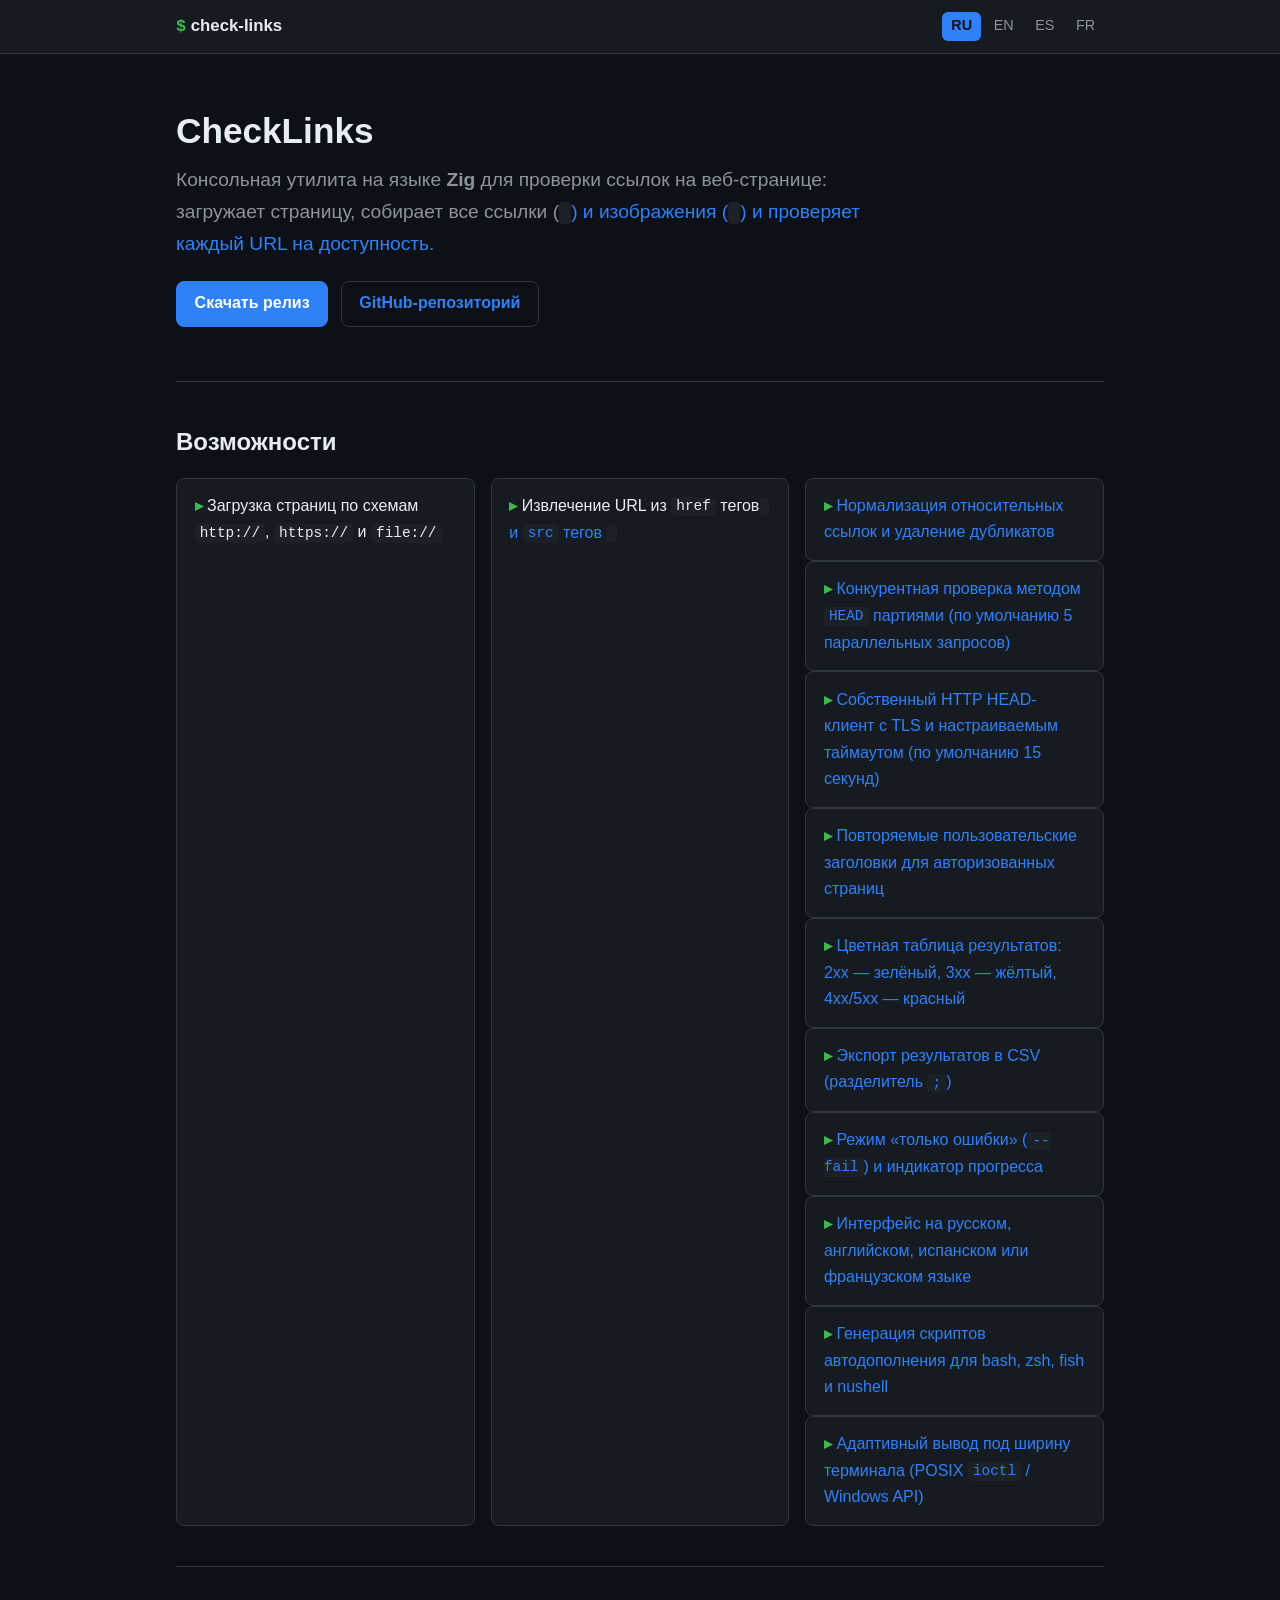
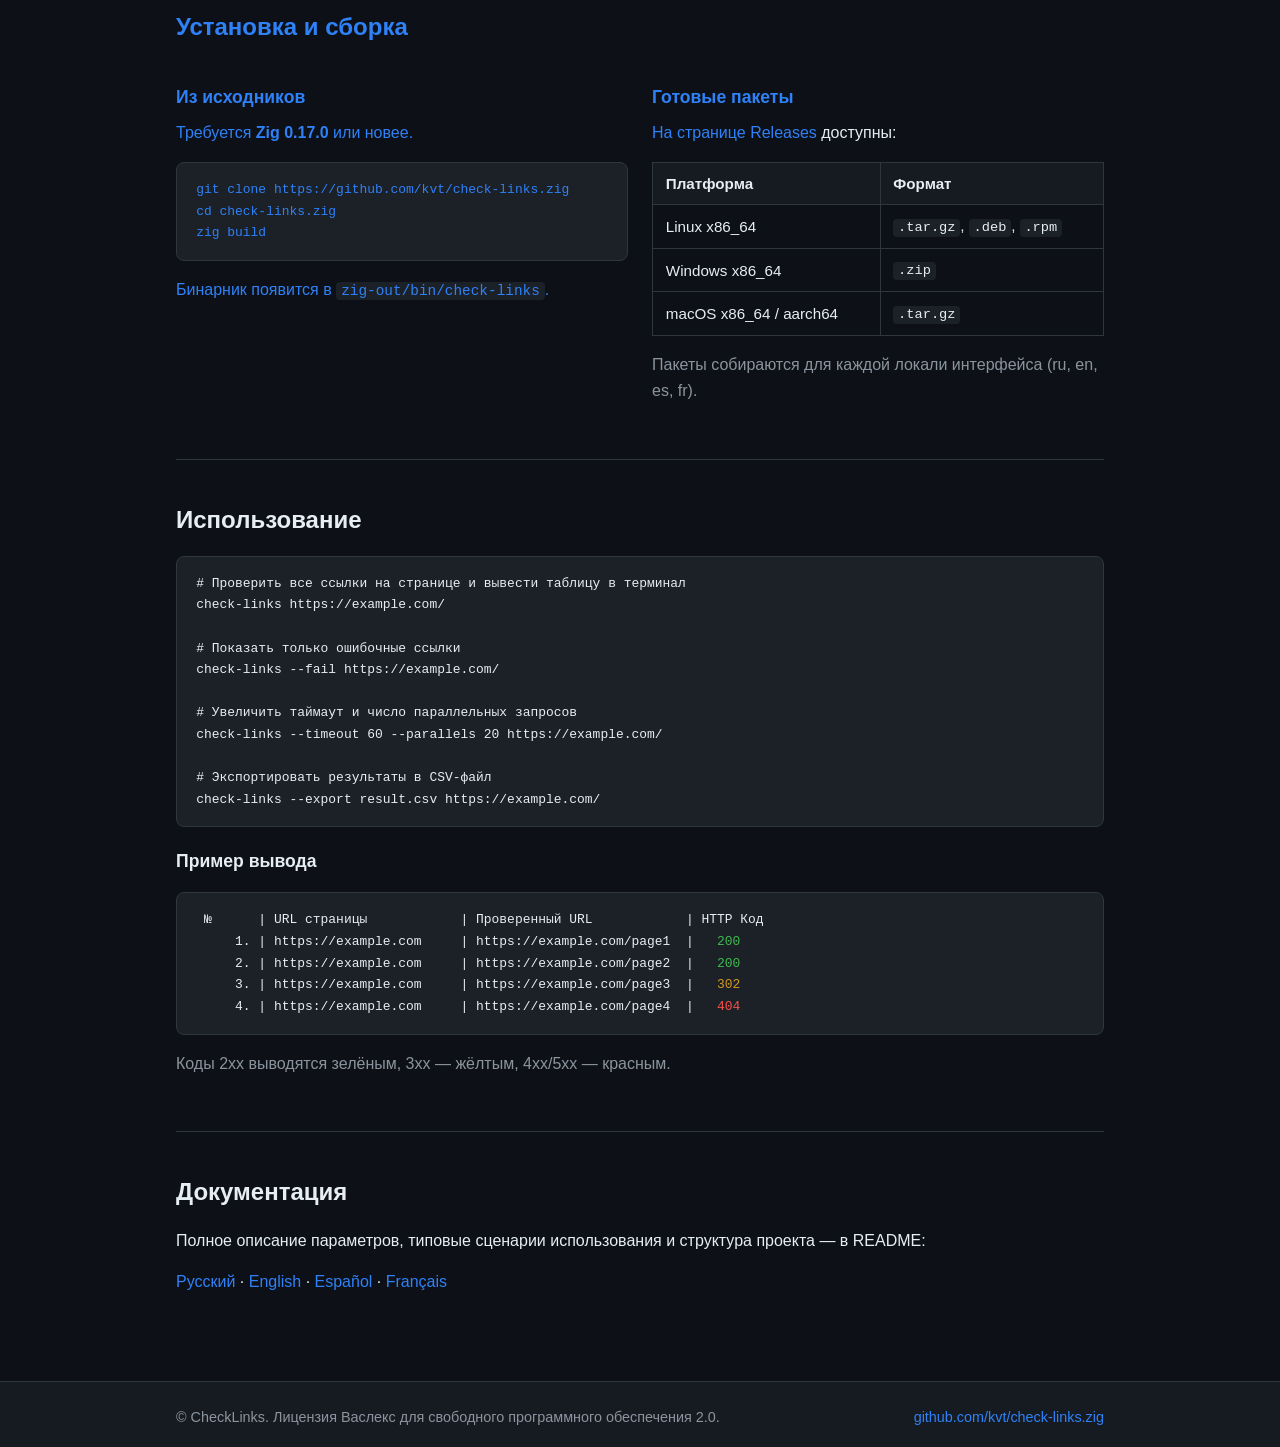
==== docs/index.html @ dae422d2 "Добавлен сайт проекта" ====
<!DOCTYPE html>
<html lang="ru">
<head>
  <meta charset="UTF-8">
  <meta name="viewport" content="width=device-width, initial-scale=1.0">
  <title>CheckLinks — проверка ссылок на веб-странице</title>
  <meta name="description" content="CheckLinks — консольная утилита на Zig для проверки ссылок и изображений на веб-странице: конкурентная HEAD-проверка, цветной вывод таблицы, экспорт в CSV.">
  <link rel="stylesheet" href="style.css">
</head>
<body>

<header class="site-header">
  <div class="inner">
    <a class="brand" href="index.html"><span class="prompt">$</span> check-links</a>
    <nav class="lang-switch" aria-label="Языки">
      <a href="index.html" class="active">ru</a>
      <a href="en.html">en</a>
      <a href="es.html">es</a>
      <a href="fr.html">fr</a>
    </nav>
  </div>
</header>

<main>

  <section class="hero">
    <h1>CheckLinks</h1>
    <p class="subtitle">
      Консольная утилита на языке <strong>Zig</strong> для проверки ссылок
      на веб-странице: загружает страницу, собирает все ссылки
      (<code><a href></code>) и изображения (<code><img src></code>)
      и проверяет каждый URL на доступность.
    </p>
    <a class="btn btn-primary" href="https://github.com/kvt/check-links.zig/releases">Скачать релиз</a>
    <a class="btn" href="https://github.com/kvt/check-links.zig">GitHub-репозиторий</a>
  </section>

  <section id="features">
    <h2>Возможности</h2>
    <ul class="features">
      <li>Загрузка страниц по схемам <code>http://</code>, <code>https://</code> и <code>file://</code></li>
      <li>Извлечение URL из <code>href</code> тегов <code><a></code> и <code>src</code> тегов <code><img></code></li>
      <li>Нормализация относительных ссылок и удаление дубликатов</li>
      <li>Конкурентная проверка методом <code>HEAD</code> партиями (по умолчанию 5 параллельных запросов)</li>
      <li>Собственный HTTP HEAD-клиент с TLS и настраиваемым таймаутом (по умолчанию 15 секунд)</li>
      <li>Повторяемые пользовательские заголовки для авторизованных страниц</li>
      <li>Цветная таблица результатов: 2xx — зелёный, 3xx — жёлтый, 4xx/5xx — красный</li>
      <li>Экспорт результатов в CSV (разделитель <code>;</code>)</li>
      <li>Режим «только ошибки» (<code>--fail</code>) и индикатор прогресса</li>
      <li>Интерфейс на русском, английском, испанском или французском языке</li>
      <li>Генерация скриптов автодополнения для bash, zsh, fish и nushell</li>
      <li>Адаптивный вывод под ширину терминала (POSIX <code>ioctl</code> / Windows API)</li>
    </ul>
  </section>

  <section id="install">
    <h2>Установка и сборка</h2>
    <div class="grid-2">
      <div>
        <h3>Из исходников</h3>
        <p>Требуется <strong>Zig 0.17.0</strong> или новее.</p>
        <pre><code>git clone https://github.com/kvt/check-links.zig
cd check-links.zig
zig build</code></pre>
        <p>Бинарник появится в <code>zig-out/bin/check-links</code>.</p>
      </div>
      <div>
        <h3>Готовые пакеты</h3>
        <p>На странице
          <a href="https://github.com/kvt/check-links.zig/releases">Releases</a>
          доступны:</p>
        <table>
          <tr><th>Платформа</th><th>Формат</th></tr>
          <tr><td>Linux x86_64</td><td><code>.tar.gz</code>, <code>.deb</code>, <code>.rpm</code></td></tr>
          <tr><td>Windows x86_64</td><td><code>.zip</code></td></tr>
          <tr><td>macOS x86_64 / aarch64</td><td><code>.tar.gz</code></td></tr>
        </table>
        <p class="muted">Пакеты собираются для каждой локали интерфейса (ru, en, es, fr).</p>
      </div>
    </div>
  </section>

  <section id="usage">
    <h2>Использование</h2>
    <pre><code># Проверить все ссылки на странице и вывести таблицу в терминал
check-links https://example.com/

# Показать только ошибочные ссылки
check-links --fail https://example.com/

# Увеличить таймаут и число параллельных запросов
check-links --timeout 60 --parallels 20 https://example.com/

# Экспортировать результаты в CSV-файл
check-links --export result.csv https://example.com/</code></pre>

    <h3>Пример вывода</h3>
    <pre><code> №      | URL страницы            | Проверенный URL            | HTTP Код
     1. | https://example.com     | https://example.com/page1  |   <span class="code-ok">200</span>
     2. | https://example.com     | https://example.com/page2  |   <span class="code-ok">200</span>
     3. | https://example.com     | https://example.com/page3  |   <span class="code-red">302</span>
     4. | https://example.com     | https://example.com/page4  |   <span class="code-err">404</span></code></pre>
    <p class="muted">Коды 2xx выводятся зелёным, 3xx — жёлтым, 4xx/5xx — красным.</p>
  </section>

  <section id="docs">
    <h2>Документация</h2>
    <p>
      Полное описание параметров, типовые сценарии использования и структура
      проекта — в README:
    </p>
    <p>
      <a href="https://github.com/kvt/check-links.zig/blob/main/README.md">Русский</a> ·
      <a href="https://github.com/kvt/check-links.zig/blob/main/README.en.md">English</a> ·
      <a href="https://github.com/kvt/check-links.zig/blob/main/README.es.md">Español</a> ·
      <a href="https://github.com/kvt/check-links.zig/blob/main/README.fr.md">Français</a>
    </p>
  </section>

</main>

<footer class="site-footer">
  <div class="inner">
    <span>© CheckLinks. Лицензия Васлекс для свободного программного обеспечения 2.0.</span>
    <span><a href="https://github.com/kvt/check-links.zig">github.com/kvt/check-links.zig</a></span>
  </div>
</footer>

</body>
</html>
---- docs/style.css ----
/* CheckLinks — стили сайта проекта (тёмная тема в духе терминала) */

:root {
  --bg: #0d1117;
  --bg-alt: #161b22;
  --bg-code: #1c2128;
  --border: #30363d;
  --text: #e6edf3;
  --text-muted: #8b949e;
  --accent: #2f81f7;
  --green: #3fb950;
  --yellow: #d29922;
  --red: #f85149;
  --max-width: 960px;
}

* {
  margin: 0;
  padding: 0;
  box-sizing: border-box;
}

html {
  scroll-behavior: smooth;
}

body {
  font-family: -apple-system, BlinkMacSystemFont, "Segoe UI", Roboto,
    "Helvetica Neue", Arial, sans-serif;
  background: var(--bg);
  color: var(--text);
  line-height: 1.65;
}

a {
  color: var(--accent);
  text-decoration: none;
}

a:hover {
  text-decoration: underline;
}

/* --- Шапка --- */

.site-header {
  border-bottom: 1px solid var(--border);
  background: var(--bg-alt);
  position: sticky;
  top: 0;
  z-index: 10;
}

.site-header .inner {
  max-width: var(--max-width);
  margin: 0 auto;
  padding: 0.75rem 1rem;
  display: flex;
  align-items: center;
  justify-content: space-between;
  flex-wrap: wrap;
  gap: 0.5rem;
}

.site-header .brand {
  font-weight: 700;
  font-size: 1.05rem;
  color: var(--text);
}

.site-header .brand .prompt {
  color: var(--green);
  font-family: ui-monospace, "Cascadia Code", "Source Code Pro", Menlo,
    Consolas, monospace;
}

.lang-switch {
  display: flex;
  gap: 0.25rem;
}

.lang-switch a {
  padding: 0.15rem 0.55rem;
  border-radius: 6px;
  color: var(--text-muted);
  font-size: 0.9rem;
  text-transform: uppercase;
}

.lang-switch a:hover {
  color: var(--text);
  background: var(--border);
  text-decoration: none;
}

.lang-switch a.active {
  color: var(--bg);
  background: var(--accent);
  font-weight: 600;
}

/* --- Секции --- */

main {
  max-width: var(--max-width);
  margin: 0 auto;
  padding: 0 1rem;
}

section {
  padding: 2.5rem 0;
  border-bottom: 1px solid var(--border);
}

section:last-of-type {
  border-bottom: none;
}

h1 {
  font-size: 2.2rem;
  line-height: 1.2;
  margin-bottom: 0.75rem;
}

h2 {
  font-size: 1.5rem;
  margin-bottom: 1rem;
}

h3 {
  font-size: 1.1rem;
  margin: 1.25rem 0 0.5rem;
}

p {
  margin-bottom: 0.9rem;
}

.muted {
  color: var(--text-muted);
}

.hero {
  padding: 3.5rem 0 3rem;
}

.hero .subtitle {
  font-size: 1.2rem;
  color: var(--text-muted);
  max-width: 46rem;
}

/* --- Кнопки --- */

.btn {
  display: inline-block;
  padding: 0.55rem 1.1rem;
  border-radius: 8px;
  font-weight: 600;
  margin: 0.4rem 0.5rem 0.4rem 0;
  border: 1px solid var(--border);
  transition: background 0.15s ease;
}

.btn:hover {
  text-decoration: none;
  background: var(--bg-alt);
}

.btn-primary {
  background: var(--accent);
  border-color: var(--accent);
  color: #fff;
}

.btn-primary:hover {
  background: #1f6feb;
}

/* --- Списки возможностей --- */

.features {
  display: grid;
  grid-template-columns: repeat(auto-fit, minmax(260px, 1fr));
  gap: 1rem;
  list-style: none;
}

.features li {
  background: var(--bg-alt);
  border: 1px solid var(--border);
  border-radius: 8px;
  padding: 0.9rem 1.1rem;
}

.features li::before {
  content: "▸ ";
  color: var(--green);
  font-weight: 700;
}

/* --- Код и примеры --- */

pre {
  background: var(--bg-code);
  border: 1px solid var(--border);
  border-radius: 8px;
  padding: 1rem 1.2rem;
  overflow-x: auto;
  font-family: ui-monospace, "Cascadia Code", "Source Code Pro", Menlo,
    Consolas, monospace;
  font-size: 0.9rem;
  line-height: 1.5;
  margin: 1rem 0;
}

code {
  font-family: ui-monospace, "Cascadia Code", "Source Code Pro", Menlo,
    Consolas, monospace;
  font-size: 0.9em;
  background: var(--bg-code);
  border-radius: 4px;
  padding: 0.1em 0.35em;
}

pre code {
  background: none;
  padding: 0;
}

/* Цвета HTTP-кодов в примере вывода */
.code-ok   { color: var(--green); }
.code-red  { color: var(--yellow); }
.code-err  { color: var(--red); }

/* --- Таблицы --- */

table {
  width: 100%;
  border-collapse: collapse;
  margin: 1rem 0;
  font-size: 0.95rem;
}

th,
td {
  border: 1px solid var(--border);
  padding: 0.5rem 0.8rem;
  text-align: left;
}

th {
  background: var(--bg-alt);
}

/* --- Сетка из двух колонок (установка + платформы) --- */

.grid-2 {
  display: grid;
  grid-template-columns: 1fr 1fr;
  gap: 1.5rem;
}

@media (max-width: 720px) {
  .grid-2 {
    grid-template-columns: 1fr;
  }

  h1 {
    font-size: 1.7rem;
  }
}

/* --- Подвал --- */

.site-footer {
  border-top: 1px solid var(--border);
  background: var(--bg-alt);
  margin-top: 2rem;
}

.site-footer .inner {
  max-width: var(--max-width);
  margin: 0 auto;
  padding: 1.5rem 1rem;
  color: var(--text-muted);
  font-size: 0.9rem;
  display: flex;
  justify-content: space-between;
  flex-wrap: wrap;
  gap: 0.5rem;
}
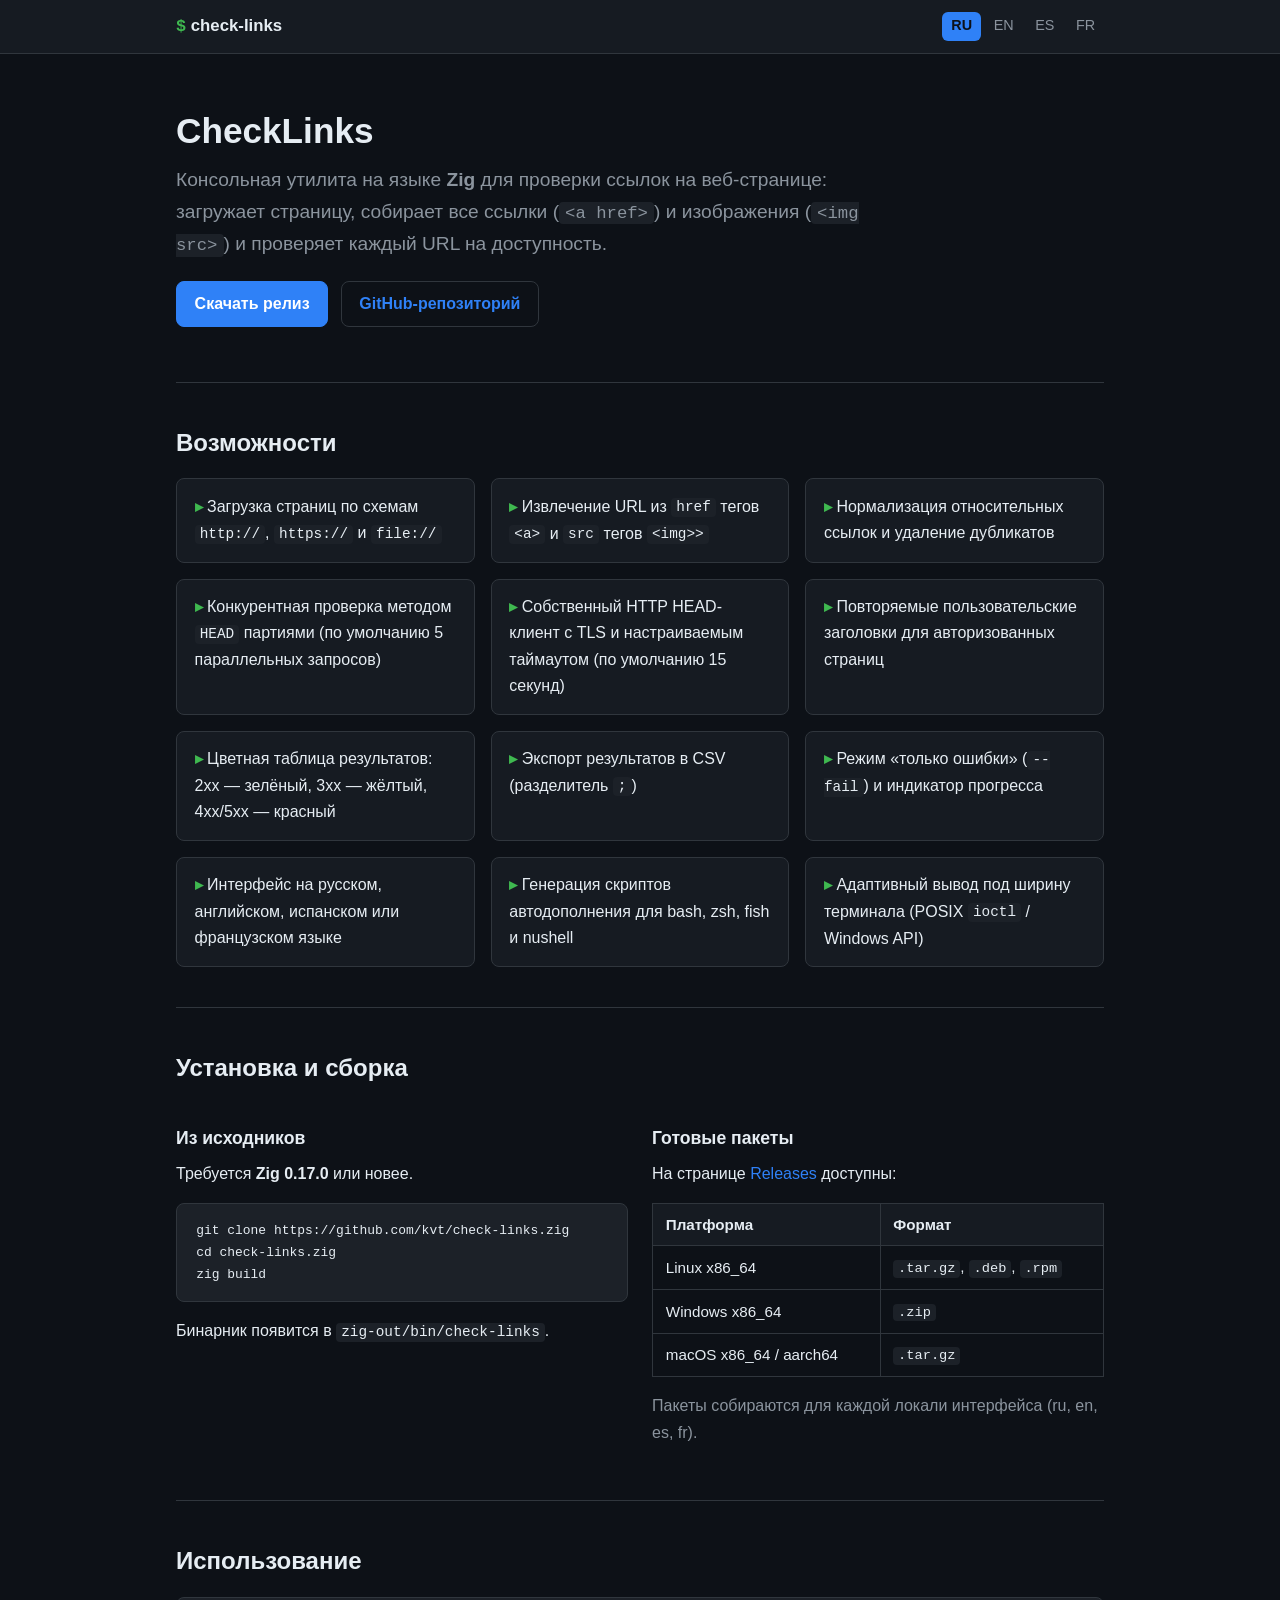
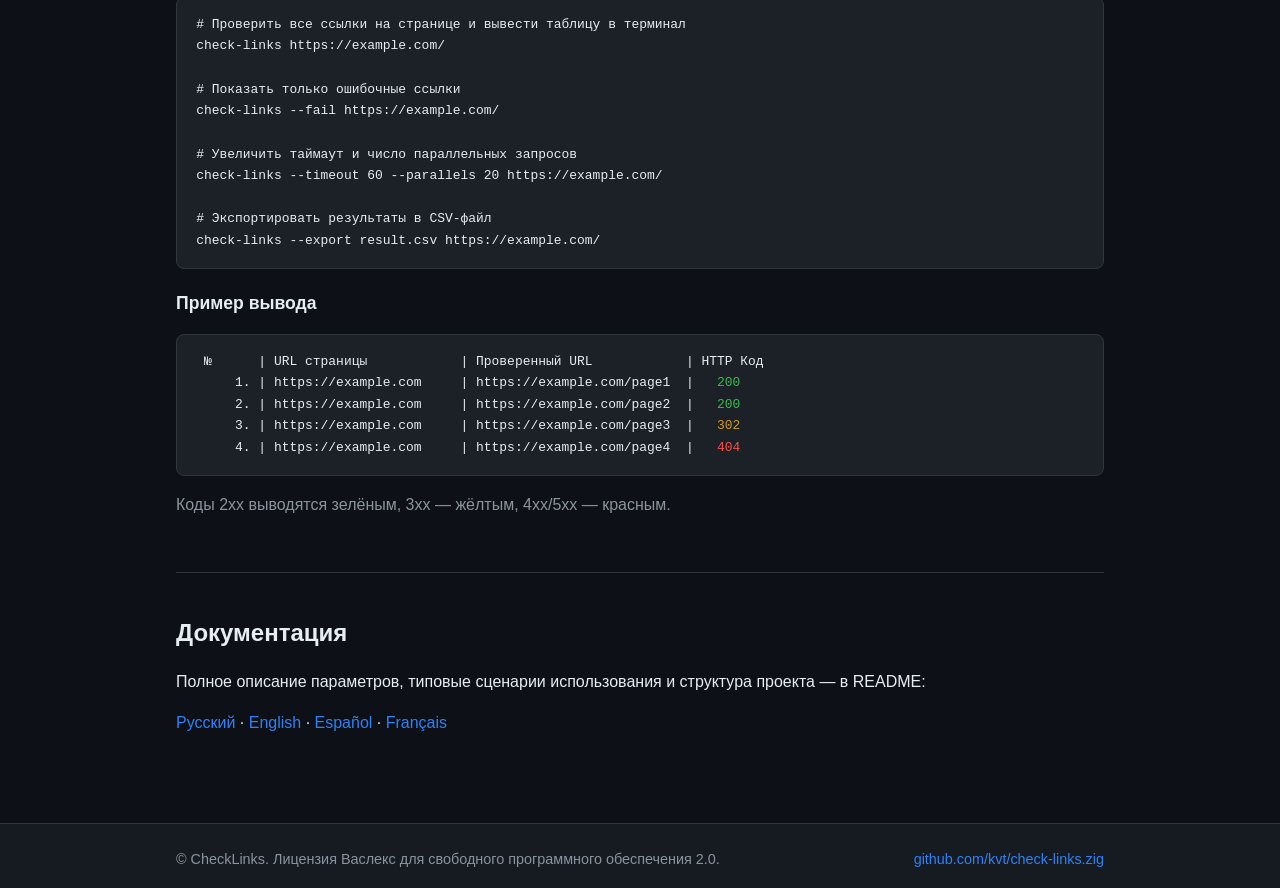
==== commit 5759c1ca: "Исправлены ошибки в HTML-разметке" ====
--- a/docs/index.html
+++ b/docs/index.html
@@ -28,7 +28,7 @@
     <p class="subtitle">
       Консольная утилита на языке <strong>Zig</strong> для проверки ссылок
       на веб-странице: загружает страницу, собирает все ссылки
-      (<code><a href></code>) и изображения (<code><img src></code>)
+      (<code>&lt;a href&gt;</code>) и изображения (<code>&lt;img src&gt;</code>)
       и проверяет каждый URL на доступность.
     </p>
     <a class="btn btn-primary" href="https://github.com/kvt/check-links.zig/releases">Скачать релиз</a>
@@ -39,7 +39,7 @@
     <h2>Возможности</h2>
     <ul class="features">
       <li>Загрузка страниц по схемам <code>http://</code>, <code>https://</code> и <code>file://</code></li>
-      <li>Извлечение URL из <code>href</code> тегов <code><a></code> и <code>src</code> тегов <code><img></code></li>
+      <li>Извлечение URL из <code>href</code> тегов <code>&lt;a&gt;</code> и <code>src</code> тегов <code>&lt;img&gt;></code></li>
       <li>Нормализация относительных ссылок и удаление дубликатов</li>
       <li>Конкурентная проверка методом <code>HEAD</code> партиями (по умолчанию 5 параллельных запросов)</li>
       <li>Собственный HTTP HEAD-клиент с TLS и настраиваемым таймаутом (по умолчанию 15 секунд)</li>
